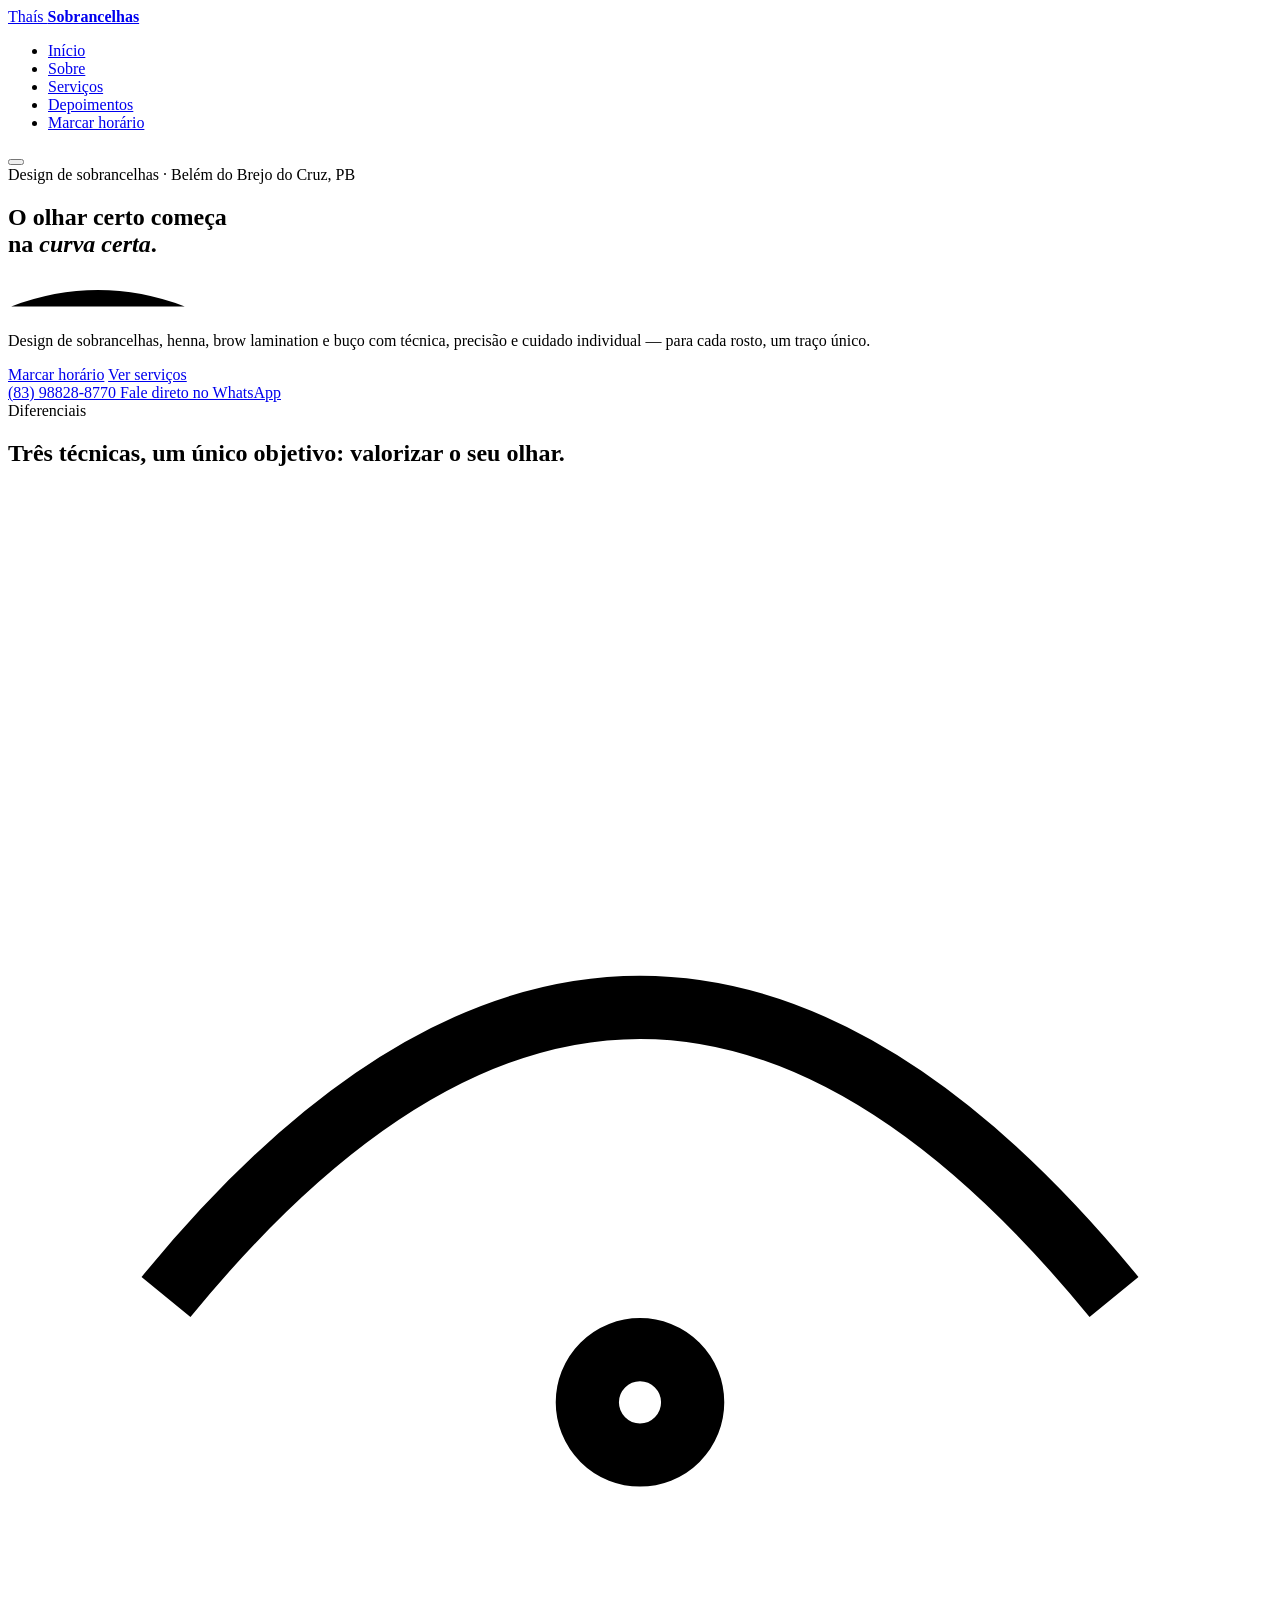
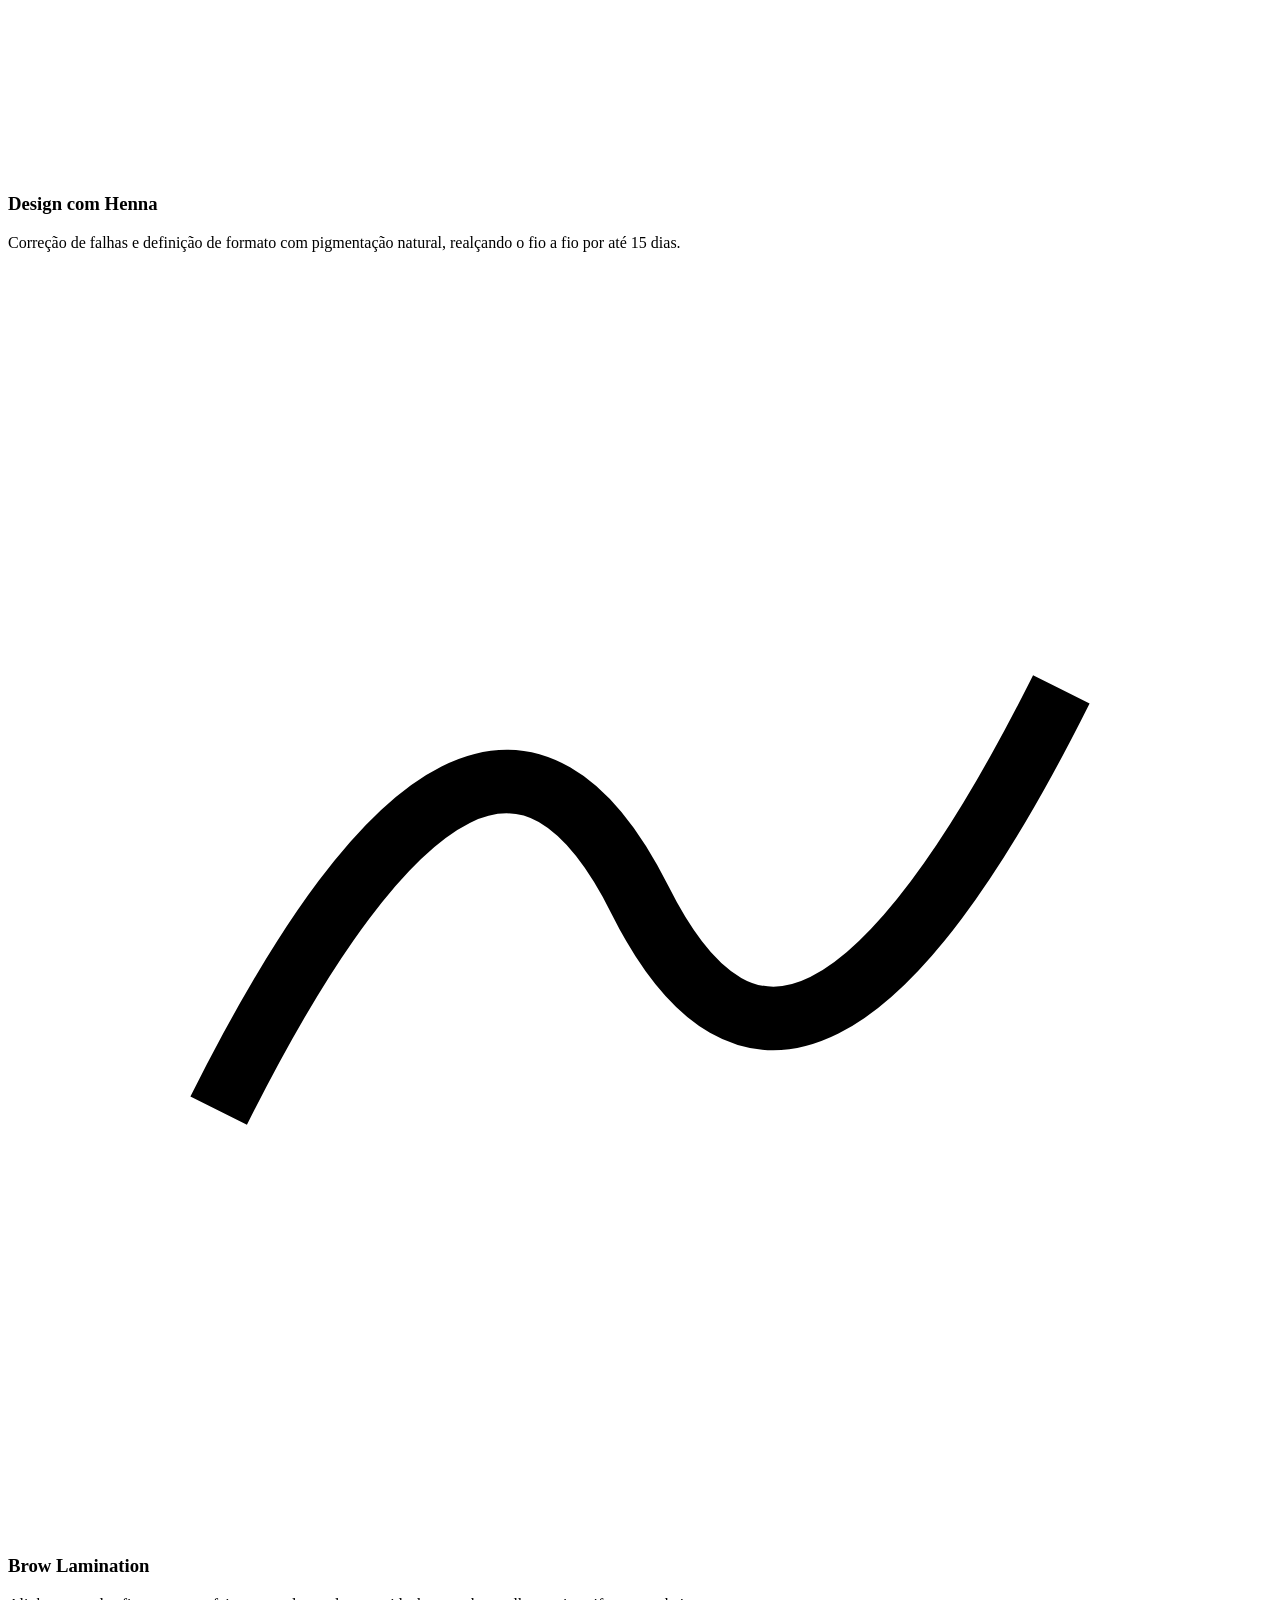
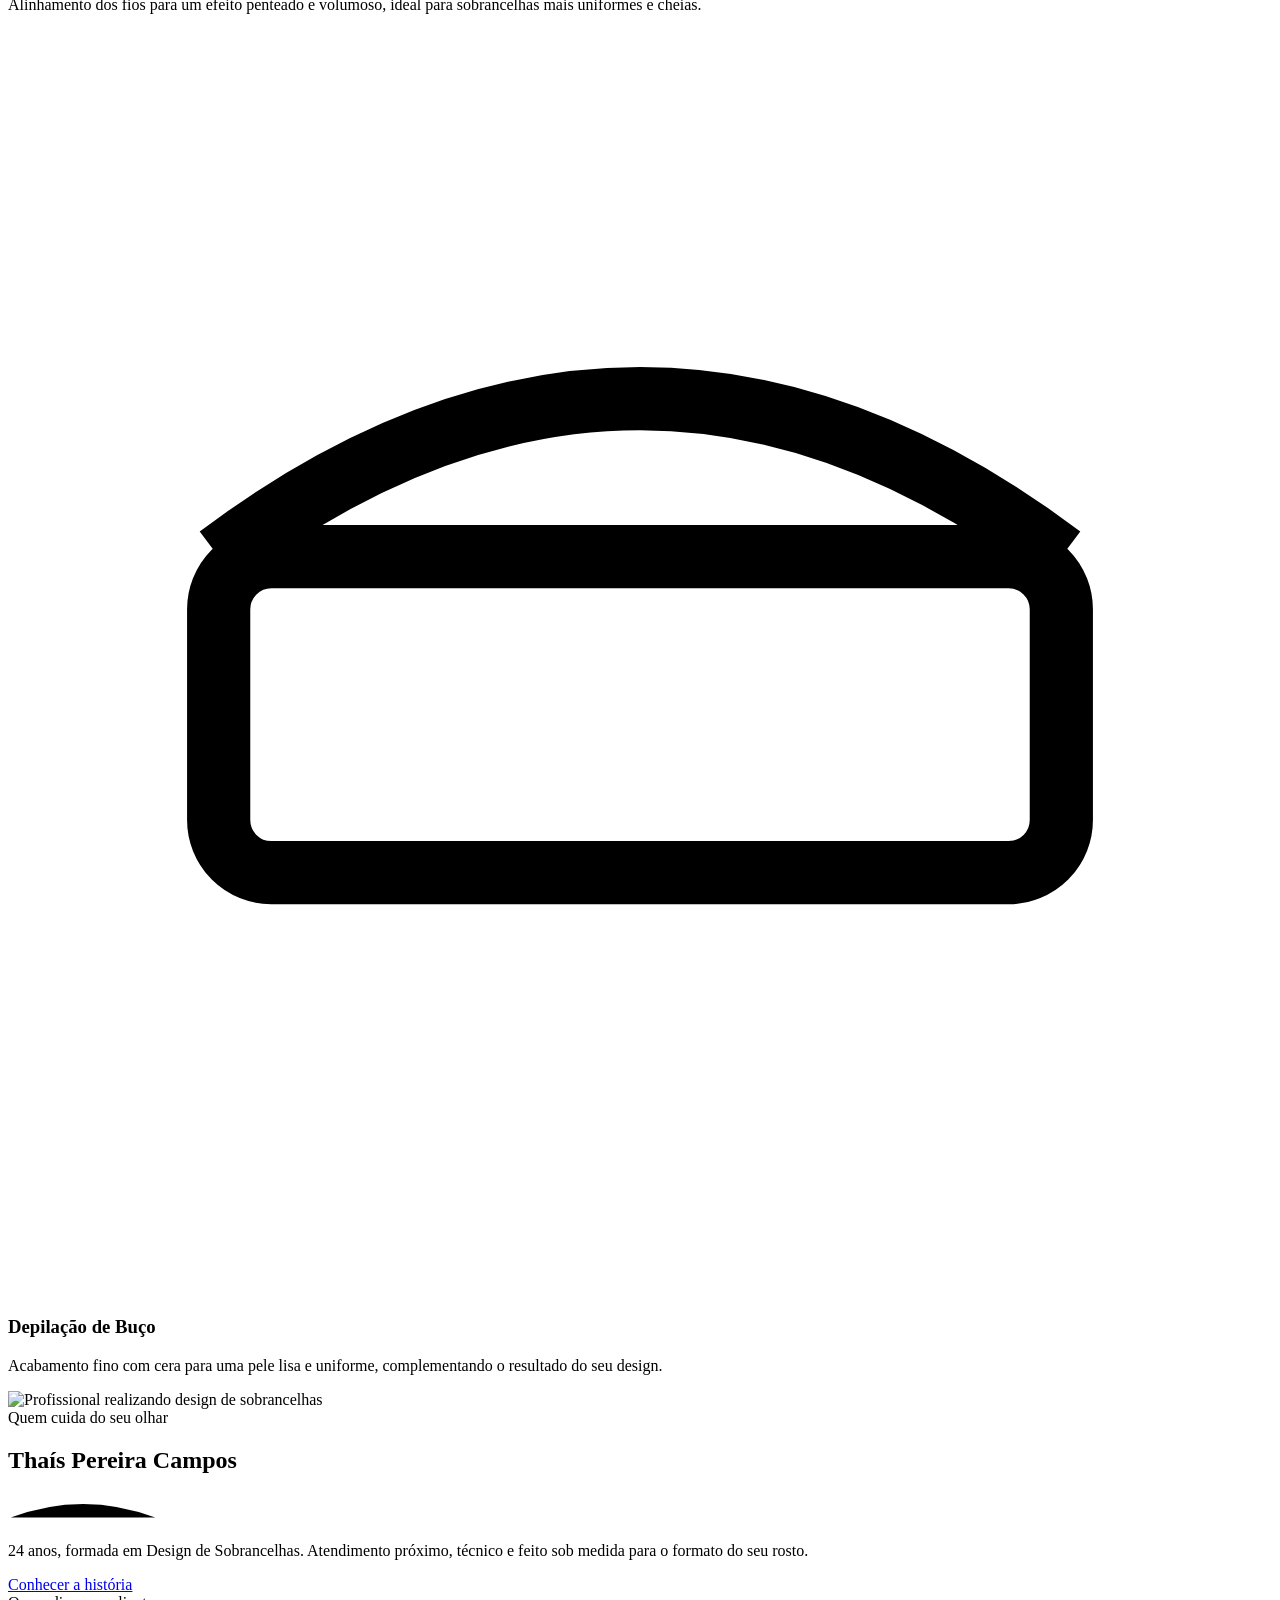
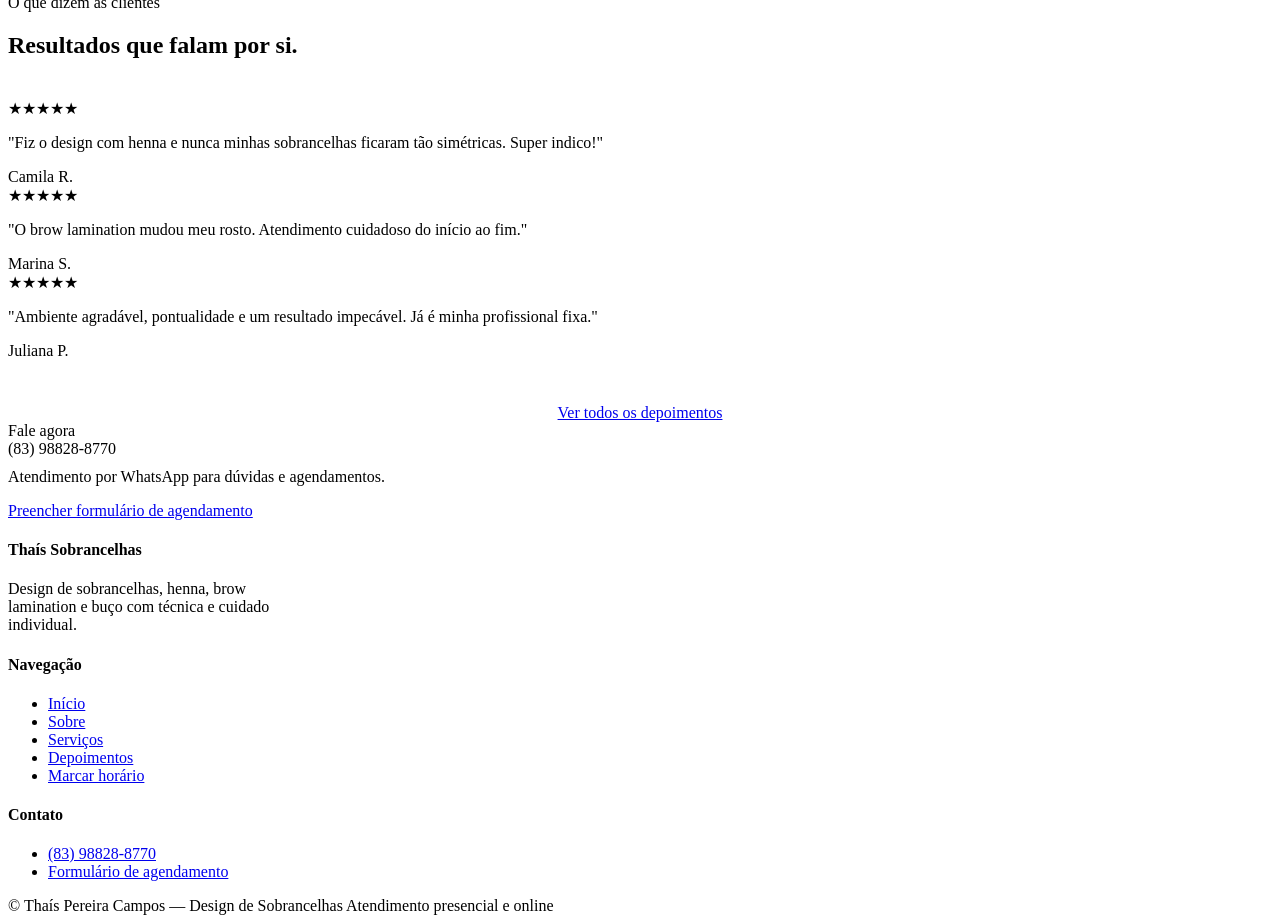
==== index.html @ 6cfa8b0a "Add files via upload" ====
<!DOCTYPE html>
<html lang="pt-BR">
<head>
<meta charset="UTF-8">
<meta name="viewport" content="width=device-width, initial-scale=1.0">
<title>Thaís Pereira Campos | Design de Sobrancelhas, Henna &amp; Brow Lamination</title>
<meta name="description" content="Design de sobrancelhas, henna, brow lamination e buço com Thaís Pereira Campos. Atendimento personalizado — marque seu horário online.">
<link rel="stylesheet" href="css/style.css">
</head>
<body>

<header class="site-header">
  <nav class="nav container">
    <a href="index.html" class="brand">Thaís <strong>Sobrancelhas</strong></a>
    <ul class="nav-links">
      <li><a href="index.html">Início</a></li>
      <li><a href="sobre.html">Sobre</a></li>
      <li><a href="servicos.html">Serviços</a></li>
      <li><a href="depoimentos.html">Depoimentos</a></li>
      <li><a href="agendamento.html" class="nav-cta">Marcar horário</a></li>
    </ul>
    <button class="nav-toggle" aria-label="Abrir menu">
      <span></span><span></span><span></span>
    </button>
  </nav>
</header>

<main>

  <!-- HERO -->
  <section class="hero">
    <div class="container hero-inner">
      <span class="kicker">Design de sobrancelhas · Belém do Brejo do Cruz, PB</span>
      <h1>O olhar certo começa<br>na <em>curva certa</em>.</h1>
      <svg class="arc" viewBox="0 0 220 40" width="180" height="34" aria-hidden="true">
        <path d="M4 34 Q 110 -6 216 34"/>
      </svg>
      <p class="lead">Design de sobrancelhas, henna, brow lamination e buço com técnica, precisão e cuidado individual — para cada rosto, um traço único.</p>
      <div class="hero-actions">
        <a href="agendamento.html" class="btn btn-primary">Marcar horário</a>
        <a href="servicos.html" class="btn btn-outline">Ver serviços</a>
      </div>
      <a class="hero-badge" href="https://wa.me/5583988288770" target="_blank" rel="noopener">
        <span class="num">(83) 98828-8770</span>
        <span class="lbl">Fale direto no WhatsApp</span>
      </a>
    </div>
  </section>

  <!-- DIFERENCIAIS -->
  <section>
    <div class="container">
      <span class="kicker">Diferenciais</span>
      <h2 style="max-width:640px;">Três técnicas, um único objetivo: valorizar o seu olhar.</h2>
    </div>
    <div class="grid-3" style="margin-top:40px;">
      <div class="feature">
        <svg class="icon" viewBox="0 0 24 24" fill="none" stroke="currentColor" stroke-width="1.2"><path d="M3 15 Q12 4 21 15"/><circle cx="12" cy="17" r="1"/></svg>
        <h3>Design com Henna</h3>
        <p>Correção de falhas e definição de formato com pigmentação natural, realçando o fio a fio por até 15 dias.</p>
      </div>
      <div class="feature">
        <svg class="icon" viewBox="0 0 24 24" fill="none" stroke="currentColor" stroke-width="1.2"><path d="M4 16 Q9 6 12 12 Q15 18 20 8"/></svg>
        <h3>Brow Lamination</h3>
        <p>Alinhamento dos fios para um efeito penteado e volumoso, ideal para sobrancelhas mais uniformes e cheias.</p>
      </div>
      <div class="feature">
        <svg class="icon" viewBox="0 0 24 24" fill="none" stroke="currentColor" stroke-width="1.2"><rect x="4" y="10" width="16" height="6" rx="1"/><path d="M4 10 Q12 4 20 10"/></svg>
        <h3>Depilação de Buço</h3>
        <p>Acabamento fino com cera para uma pele lisa e uniforme, complementando o resultado do seu design.</p>
      </div>
    </div>
  </section>

  <!-- SOBRE TEASER -->
  <section class="section-light">
    <div class="container split">
      <div class="img-frame">
        <img src="https://images.unsplash.com/photo-1595475884562-073c30d45670?q=80&w=800&auto=format&fit=crop" alt="Profissional realizando design de sobrancelhas">
      </div>
      <div>
        <span class="kicker">Quem cuida do seu olhar</span>
        <h2>Thaís Pereira Campos</h2>
        <svg class="arc" viewBox="0 0 220 40" width="150" height="28" aria-hidden="true"><path d="M4 34 Q 110 -6 216 34"/></svg>
        <p>24 anos, formada em Design de Sobrancelhas. Atendimento próximo, técnico e feito sob medida para o formato do seu rosto.</p>
        <a href="sobre.html" class="btn btn-outline">Conhecer a história</a>
      </div>
    </div>
  </section>

  <!-- DEPOIMENTOS TEASER -->
  <section>
    <div class="container">
      <span class="kicker">O que dizem as clientes</span>
      <h2>Resultados que falam por si.</h2>
      <div class="testi-grid" style="margin-top:40px;">
        <div class="testi">
          <div class="stars">★★★★★</div>
          <p>"Fiz o design com henna e nunca minhas sobrancelhas ficaram tão simétricas. Super indico!"</p>
          <div class="who">Camila R.</div>
        </div>
        <div class="testi">
          <div class="stars">★★★★★</div>
          <p>"O brow lamination mudou meu rosto. Atendimento cuidadoso do início ao fim."</p>
          <div class="who">Marina S.</div>
        </div>
        <div class="testi">
          <div class="stars">★★★★★</div>
          <p>"Ambiente agradável, pontualidade e um resultado impecável. Já é minha profissional fixa."</p>
          <div class="who">Juliana P.</div>
        </div>
      </div>
      <div style="text-align:center; margin-top:44px;">
        <a href="depoimentos.html" class="btn btn-outline">Ver todos os depoimentos</a>
      </div>
    </div>
  </section>

  <!-- CONTATO DIRETO -->
  <section class="contact-strip">
    <div class="container">
      <span class="kicker">Fale agora</span>
      <div class="phone-big">(83) 98828-8770</div>
      <p style="margin-top:10px;">Atendimento por WhatsApp para dúvidas e agendamentos.</p>
      <a href="agendamento.html" class="btn btn-primary" style="margin-top:16px;">Preencher formulário de agendamento</a>
    </div>
  </section>

</main>

<footer class="site-footer">
  <div class="container">
    <div class="footer-grid">
      <div>
        <h4>Thaís Sobrancelhas</h4>
        <p style="max-width:280px;">Design de sobrancelhas, henna, brow lamination e buço com técnica e cuidado individual.</p>
      </div>
      <div>
        <h4>Navegação</h4>
        <ul>
          <li><a href="index.html">Início</a></li>
          <li><a href="sobre.html">Sobre</a></li>
          <li><a href="servicos.html">Serviços</a></li>
          <li><a href="depoimentos.html">Depoimentos</a></li>
          <li><a href="agendamento.html">Marcar horário</a></li>
        </ul>
      </div>
      <div>
        <h4>Contato</h4>
        <ul>
          <li><a href="https://wa.me/5583988288770" target="_blank" rel="noopener">(83) 98828-8770</a></li>
          <li><a href="agendamento.html">Formulário de agendamento</a></li>
        </ul>
      </div>
    </div>
    <div class="footer-bottom">
      <span>© <span id="year"></span> Thaís Pereira Campos — Design de Sobrancelhas</span>
      <span>Atendimento presencial e online</span>
    </div>
  </div>
</footer>

<script src="js/script.js"></script>
</body>
</html>
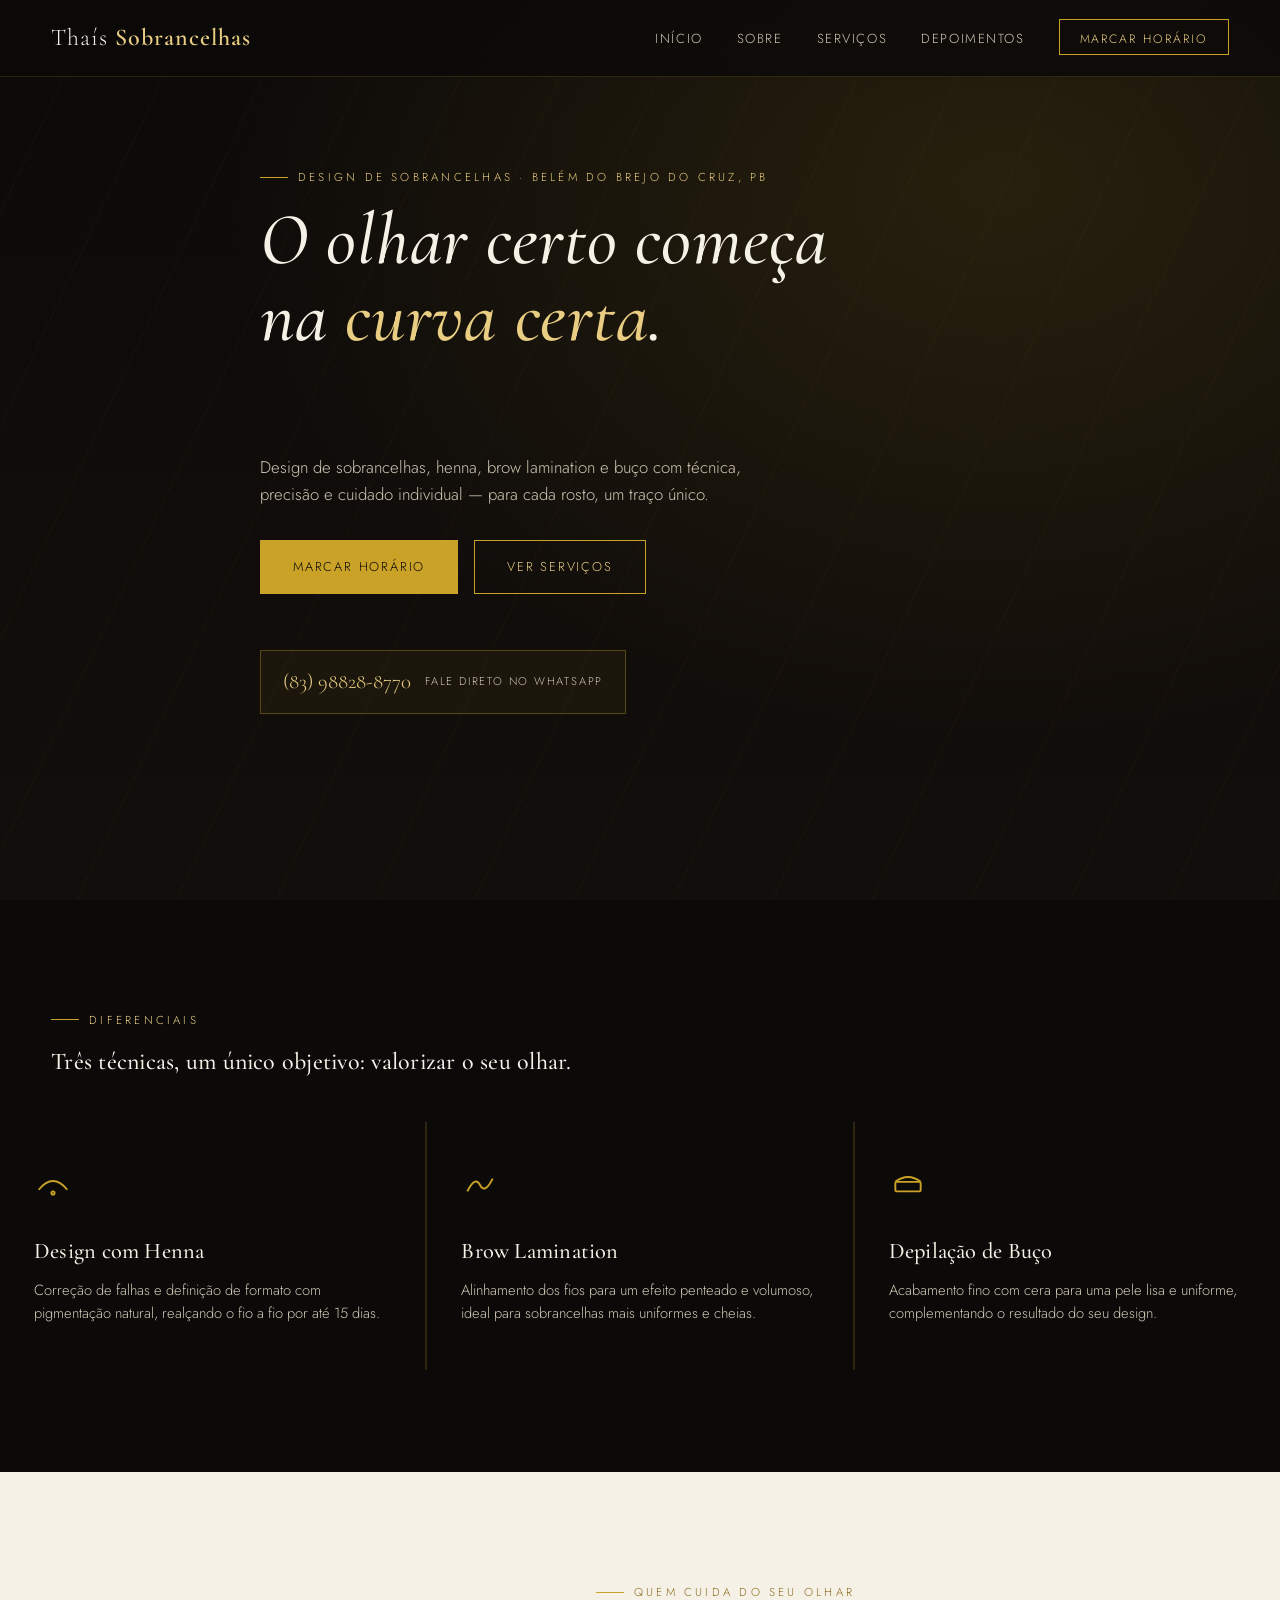
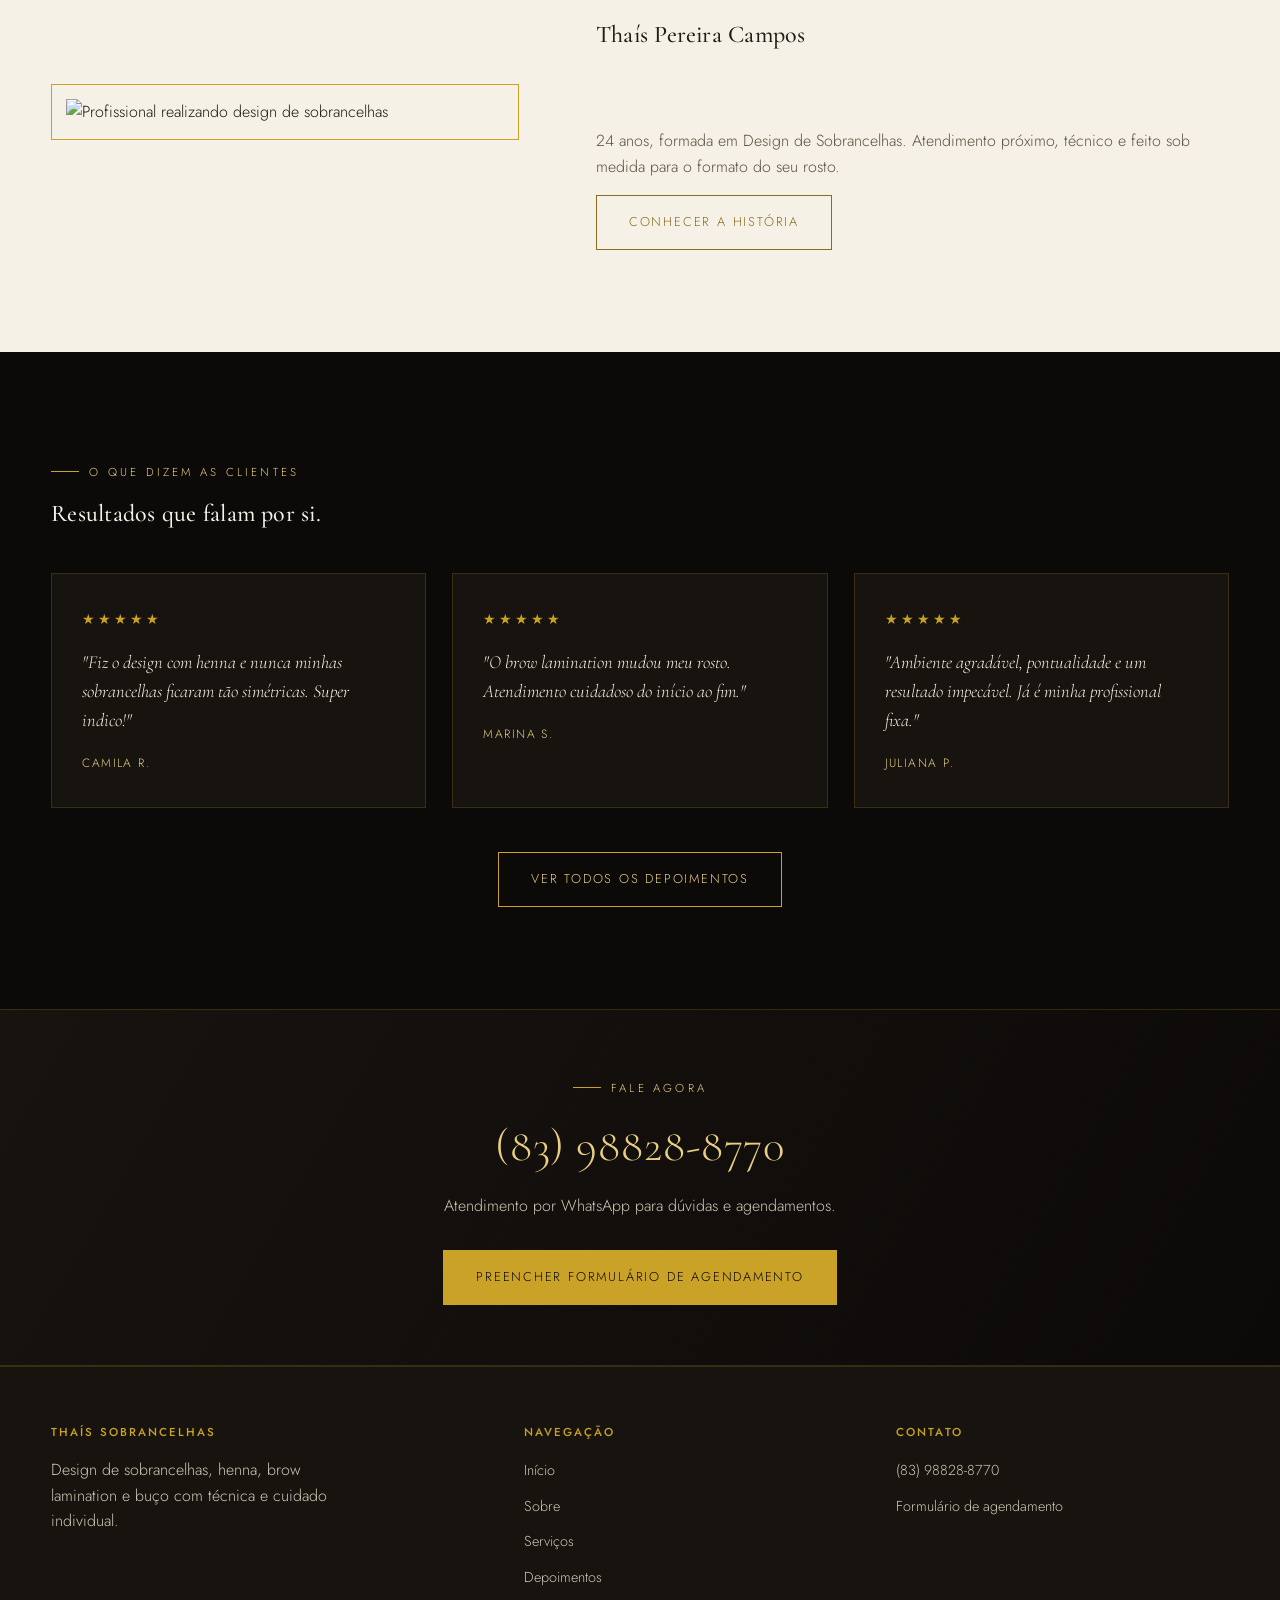
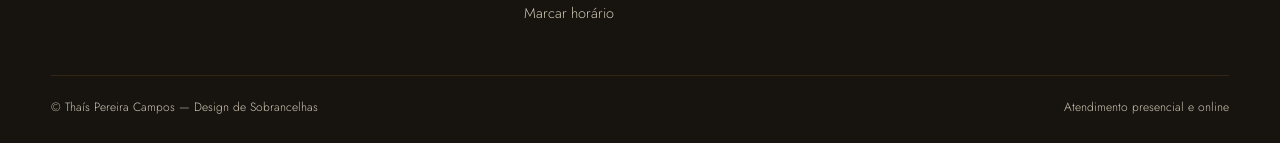
==== commit 0a425a44: "Fix stylesheet link in index.html" ====
--- a/index.html
+++ b/index.html
@@ -5,7 +5,7 @@
 <meta name="viewport" content="width=device-width, initial-scale=1.0">
 <title>Thaís Pereira Campos | Design de Sobrancelhas, Henna &amp; Brow Lamination</title>
 <meta name="description" content="Design de sobrancelhas, henna, brow lamination e buço com Thaís Pereira Campos. Atendimento personalizado — marque seu horário online.">
-<link rel="stylesheet" href="css/style.css">
+<link rel="stylesheet" href="style.css">
 </head>
 <body>
 
--- a/style.css
+++ b/style.css
@@ -0,0 +1,445 @@
+/* =========================================================
+   THAÍS PEREIRA CAMPOS — Design de Sobrancelhas
+   Sistema de design: Preto & Dourado, arco como assinatura
+   ========================================================= */
+
+@import url('https://fonts.googleapis.com/css2?family=Cormorant+Garamond:ital,wght@0,400;0,500;0,600;1,400&family=Jost:wght@300;400;500;600&display=swap');
+
+:root{
+  --black:        #0c0a09;
+  --black-2:      #17130f;
+  --black-3:      #1f1a14;
+  --gold:         #c9a227;
+  --gold-light:   #e8cd82;
+  --gold-deep:    #8a6c1f;
+  --ivory:        #f6f1e6;
+  --ivory-dim:    #cfc7b4;
+  --text-dark:    #211c15;
+
+  --font-display: 'Cormorant Garamond', serif;
+  --font-body:    'Jost', sans-serif;
+
+  --container: 1180px;
+  --radius: 2px;
+  --ease: cubic-bezier(.22,.61,.36,1);
+}
+
+*,*::before,*::after{ box-sizing:border-box; }
+html{ scroll-behavior:smooth; }
+body{
+  margin:0;
+  background:var(--black);
+  color:var(--ivory);
+  font-family:var(--font-body);
+  font-weight:300;
+  line-height:1.6;
+  -webkit-font-smoothing:antialiased;
+}
+img{ max-width:100%; display:block; }
+a{ color:inherit; text-decoration:none; }
+h1,h2,h3,h4{
+  font-family:var(--font-display);
+  font-weight:500;
+  margin:0 0 .5em;
+  letter-spacing:.01em;
+  color:var(--ivory);
+}
+p{ margin:0 0 1em; color:var(--ivory-dim); }
+.container{
+  width:92%;
+  max-width:var(--container);
+  margin:0 auto;
+}
+section{ padding:clamp(56px,8vw,120px) 0; }
+.section-light{ background:var(--ivory); color:var(--text-dark); }
+.section-light p{ color:#5c5340; }
+.section-light h1,.section-light h2,.section-light h3,.section-light h4{ color:var(--text-dark); }
+
+/* ---------- Eyebrow label (texto pequeno acima dos títulos) ---------- */
+.kicker{
+  display:inline-flex;
+  align-items:center;
+  gap:10px;
+  font-family:var(--font-body);
+  font-size:.72rem;
+  letter-spacing:.28em;
+  text-transform:uppercase;
+  color:var(--gold-light);
+  margin-bottom:14px;
+}
+.kicker::before{
+  content:"";
+  width:28px; height:1px;
+  background:var(--gold);
+  display:inline-block;
+}
+.section-light .kicker{ color:var(--gold-deep); }
+
+/* ---------- Assinatura: Arco dourado (o traço do design de sobrancelha) ---------- */
+.arc{
+  display:block;
+  margin:18px 0 28px;
+  overflow:visible;
+}
+.arc path{
+  fill:none;
+  stroke:var(--gold);
+  stroke-width:2;
+  stroke-linecap:round;
+  stroke-dasharray:260;
+  stroke-dashoffset:260;
+  transition:stroke-dashoffset 1.4s var(--ease);
+}
+.arc.in-view path{ stroke-dashoffset:0; }
+.arc.center{ margin-left:auto; margin-right:auto; }
+
+/* ---------- Header / Navegação ---------- */
+.site-header{
+  position:fixed; top:0; left:0; right:0;
+  z-index:100;
+  background:rgba(12,10,9,.86);
+  backdrop-filter:blur(10px);
+  border-bottom:1px solid rgba(201,162,39,.18);
+}
+.nav{
+  display:flex; align-items:center; justify-content:space-between;
+  height:76px;
+}
+.brand{
+  font-family:var(--font-display);
+  font-size:1.5rem;
+  letter-spacing:.04em;
+  color:var(--ivory);
+}
+.brand strong{ color:var(--gold-light); font-weight:600; }
+.nav-links{
+  display:flex; align-items:center; gap:34px;
+  list-style:none; margin:0; padding:0;
+}
+.nav-links a{
+  font-size:.82rem;
+  letter-spacing:.12em;
+  text-transform:uppercase;
+  color:var(--ivory-dim);
+  position:relative;
+  padding-bottom:6px;
+  transition:color .3s;
+}
+.nav-links a::after{
+  content:"";
+  position:absolute; left:0; bottom:0;
+  width:0; height:1px; background:var(--gold);
+  transition:width .3s var(--ease);
+}
+.nav-links a:hover, .nav-links a.active{ color:var(--gold-light); }
+.nav-links a:hover::after, .nav-links a.active::after{ width:100%; }
+
+.nav-cta{
+  border:1px solid var(--gold);
+  color:var(--gold-light) !important;
+  padding:10px 20px;
+  font-size:.76rem !important;
+  letter-spacing:.16em !important;
+}
+.nav-cta::after{ display:none; }
+.nav-cta:hover{ background:var(--gold); color:var(--black) !important; }
+
+.nav-toggle{
+  display:none;
+  flex-direction:column; gap:5px;
+  background:none; border:none; cursor:pointer;
+  padding:8px;
+}
+.nav-toggle span{
+  width:24px; height:1px; background:var(--gold-light);
+  transition:all .3s;
+}
+
+@media(max-width:860px){
+  .nav-toggle{ display:flex; }
+  .nav-links{
+    position:fixed; top:76px; left:0; right:0;
+    flex-direction:column; align-items:flex-start;
+    background:var(--black-2);
+    padding:30px 6%;
+    gap:22px;
+    transform:translateY(-8px);
+    opacity:0;
+    pointer-events:none;
+    transition:all .3s var(--ease);
+    border-bottom:1px solid rgba(201,162,39,.18);
+  }
+  .nav-links.open{
+    transform:translateY(0);
+    opacity:1;
+    pointer-events:auto;
+  }
+}
+
+/* ---------- Botões ---------- */
+.btn{
+  display:inline-flex; align-items:center; gap:10px;
+  font-family:var(--font-body);
+  font-size:.8rem;
+  letter-spacing:.14em;
+  text-transform:uppercase;
+  padding:16px 32px;
+  border:1px solid var(--gold);
+  cursor:pointer;
+  transition:all .35s var(--ease);
+  background:transparent;
+}
+.btn-primary{ background:var(--gold); color:var(--black); }
+.btn-primary:hover{ background:var(--gold-light); border-color:var(--gold-light); transform:translateY(-2px); }
+.btn-outline{ color:var(--gold-light); }
+.btn-outline:hover{ background:var(--gold); color:var(--black); transform:translateY(-2px); }
+.section-light .btn-outline{ color:var(--gold-deep); border-color:var(--gold-deep); }
+.section-light .btn-outline:hover{ background:var(--gold-deep); color:var(--ivory); }
+
+.btn-whats{
+  border-color:var(--gold-light);
+}
+.btn-whats svg{ width:16px; height:16px; fill:currentColor; }
+
+/* ---------- Hero ---------- */
+.hero{
+  min-height:100svh;
+  display:flex; align-items:center;
+  position:relative;
+  padding-top:76px;
+  background:
+    radial-gradient(ellipse at 78% 20%, rgba(201,162,39,.14), transparent 55%),
+    linear-gradient(180deg,#0c0a09 0%, #120e0b 100%);
+  overflow:hidden;
+}
+.hero::after{
+  content:"";
+  position:absolute; inset:0;
+  background-image:repeating-linear-gradient(115deg, rgba(201,162,39,.035) 0px, rgba(201,162,39,.035) 1px, transparent 1px, transparent 90px);
+  pointer-events:none;
+}
+.hero-inner{ position:relative; z-index:2; max-width:760px; }
+.hero h1{
+  font-size:clamp(2.6rem, 6vw, 4.6rem);
+  line-height:1.05;
+  font-style:italic;
+}
+.hero h1 em{ color:var(--gold-light); font-style:italic; }
+.hero .lead{
+  font-size:1.05rem;
+  max-width:520px;
+  color:var(--ivory-dim);
+}
+.hero-actions{
+  display:flex; flex-wrap:wrap; gap:16px; margin-top:32px;
+}
+.hero-badge{
+  margin-top:56px;
+  display:inline-flex; align-items:center; gap:14px;
+  padding:14px 22px;
+  border:1px solid rgba(201,162,39,.35);
+  background:rgba(201,162,39,.06);
+}
+.hero-badge .num{ font-family:var(--font-display); font-size:1.3rem; color:var(--gold-light); }
+.hero-badge .lbl{ font-size:.7rem; letter-spacing:.16em; text-transform:uppercase; color:var(--ivory-dim); }
+
+/* ---------- Grades de diferenciais / serviços ---------- */
+.grid-3{
+  display:grid;
+  grid-template-columns:repeat(3,1fr);
+  gap:2px;
+  background:rgba(201,162,39,.18);
+}
+@media(max-width:820px){ .grid-3{ grid-template-columns:1fr; } }
+.feature{
+  background:var(--black);
+  padding:44px 34px;
+  transition:background .3s;
+}
+.feature:hover{ background:var(--black-3); }
+.feature .icon{ width:38px; height:38px; margin-bottom:22px; color:var(--gold); }
+.feature h3{ font-size:1.4rem; margin-bottom:10px; }
+.feature p{ font-size:.92rem; margin-bottom:0; }
+
+/* ---------- Sobre teaser / bio layout ---------- */
+.split{
+  display:grid;
+  grid-template-columns:.85fr 1.15fr;
+  gap:clamp(30px,6vw,90px);
+  align-items:center;
+}
+@media(max-width:860px){ .split{ grid-template-columns:1fr; } }
+.split.reverse .img-frame{ order:2; }
+.img-frame{
+  position:relative;
+  border:1px solid var(--gold);
+  padding:14px;
+}
+.img-frame img{ width:100%; height:auto; filter:grayscale(.15) contrast(1.03); }
+.img-frame::before{
+  content:"";
+  position:absolute; top:-14px; left:-14px; right:14px; bottom:14px;
+  border:1px solid var(--gold-deep);
+  z-index:-1;
+}
+
+/* ---------- Depoimentos ---------- */
+.testi-grid{
+  display:grid;
+  grid-template-columns:repeat(3,1fr);
+  gap:26px;
+}
+@media(max-width:900px){ .testi-grid{ grid-template-columns:1fr; } }
+.testi{
+  background:var(--black-2);
+  border:1px solid rgba(201,162,39,.2);
+  padding:34px 30px;
+}
+.testi .stars{ color:var(--gold); letter-spacing:3px; font-size:.9rem; margin-bottom:16px; }
+.testi p{ font-style:italic; font-family:var(--font-display); font-size:1.15rem; color:var(--ivory); }
+.testi .who{ font-size:.75rem; letter-spacing:.12em; text-transform:uppercase; color:var(--gold-light); margin-top:16px; }
+
+/* ---------- Serviços (página) ---------- */
+.service-row{
+  display:grid;
+  grid-template-columns:.9fr 1.1fr;
+  gap:clamp(24px,5vw,70px);
+  align-items:center;
+  padding:56px 0;
+  border-bottom:1px solid rgba(201,162,39,.16);
+}
+.service-row:last-child{ border-bottom:none; }
+@media(max-width:820px){ .service-row{ grid-template-columns:1fr; } }
+.service-row .tag{
+  font-size:.72rem; letter-spacing:.2em; text-transform:uppercase; color:var(--gold);
+}
+.service-row h3{ font-size:2rem; margin:10px 0 16px; }
+.price{
+  display:inline-block;
+  margin-top:8px;
+  font-family:var(--font-display);
+  font-size:1.3rem;
+  color:var(--gold-light);
+}
+.service-list{ list-style:none; padding:0; margin:18px 0 0; }
+.service-list li{
+  padding:8px 0 8px 22px;
+  position:relative;
+  font-size:.92rem;
+  color:var(--ivory-dim);
+  border-top:1px solid rgba(201,162,39,.1);
+}
+.service-list li:first-child{ border-top:none; }
+.service-list li::before{
+  content:"—"; position:absolute; left:0; color:var(--gold);
+}
+
+/* ---------- Formulário de agendamento ---------- */
+.form-wrap{
+  max-width:680px;
+  margin:0 auto;
+  background:var(--black-2);
+  border:1px solid rgba(201,162,39,.25);
+  padding:clamp(28px,5vw,54px);
+}
+.field{ margin-bottom:22px; }
+.field label{
+  display:block;
+  font-size:.75rem;
+  letter-spacing:.14em;
+  text-transform:uppercase;
+  color:var(--gold-light);
+  margin-bottom:8px;
+}
+.field input, .field select, .field textarea{
+  width:100%;
+  background:var(--black);
+  border:1px solid rgba(201,162,39,.35);
+  color:var(--ivory);
+  font-family:var(--font-body);
+  font-size:.95rem;
+  padding:13px 14px;
+  border-radius:var(--radius);
+}
+.field input:focus, .field select:focus, .field textarea:focus{
+  outline:2px solid var(--gold);
+  outline-offset:1px;
+  border-color:var(--gold);
+}
+.field textarea{ resize:vertical; min-height:100px; }
+.row-2{ display:grid; grid-template-columns:1fr 1fr; gap:20px; }
+@media(max-width:560px){ .row-2{ grid-template-columns:1fr; } }
+.form-note{
+  font-size:.8rem; color:var(--ivory-dim); margin-top:18px;
+}
+.form-msg{
+  margin-top:20px; padding:14px 16px;
+  border:1px solid var(--gold);
+  font-size:.85rem;
+  display:none;
+}
+.form-msg.show{ display:block; }
+
+/* ---------- Contato direto (faixa) ---------- */
+.contact-strip{
+  background:linear-gradient(120deg, var(--black-2), var(--black));
+  border-top:1px solid rgba(201,162,39,.2);
+  border-bottom:1px solid rgba(201,162,39,.2);
+  text-align:center;
+  padding:60px 0;
+}
+.contact-strip .phone-big{
+  font-family:var(--font-display);
+  font-size:clamp(1.8rem,4vw,2.8rem);
+  color:var(--gold-light);
+  letter-spacing:.02em;
+}
+
+/* ---------- Footer ---------- */
+.site-footer{
+  background:var(--black-2);
+  padding:56px 0 26px;
+  border-top:1px solid rgba(201,162,39,.18);
+}
+.footer-grid{
+  display:grid;
+  grid-template-columns:1.3fr 1fr 1fr;
+  gap:40px;
+  margin-bottom:40px;
+}
+@media(max-width:700px){ .footer-grid{ grid-template-columns:1fr; } }
+.footer-grid h4{
+  font-size:.72rem; letter-spacing:.18em; text-transform:uppercase;
+  color:var(--gold); margin-bottom:16px; font-family:var(--font-body);
+}
+.footer-grid ul{ list-style:none; padding:0; margin:0; }
+.footer-grid li{ margin-bottom:10px; }
+.footer-grid a{ color:var(--ivory-dim); font-size:.9rem; }
+.footer-grid a:hover{ color:var(--gold-light); }
+.footer-bottom{
+  border-top:1px solid rgba(201,162,39,.15);
+  padding-top:22px;
+  font-size:.75rem;
+  color:var(--ivory-dim);
+  display:flex; justify-content:space-between; flex-wrap:wrap; gap:10px;
+}
+
+/* ---------- Page hero (páginas internas) ---------- */
+.page-hero{
+  padding:150px 0 60px;
+  background:radial-gradient(ellipse at 20% 0%, rgba(201,162,39,.12), transparent 60%);
+  text-align:left;
+}
+.page-hero h1{ font-size:clamp(2.2rem,5vw,3.4rem); font-style:italic; }
+
+/* reduced motion */
+@media (prefers-reduced-motion: reduce){
+  html{ scroll-behavior:auto; }
+  .arc path{ transition:none; stroke-dashoffset:0; }
+}
+
+/* focus visibility */
+a:focus-visible, button:focus-visible, input:focus-visible, select:focus-visible, textarea:focus-visible{
+  outline:2px solid var(--gold-light);
+  outline-offset:3px;
+}
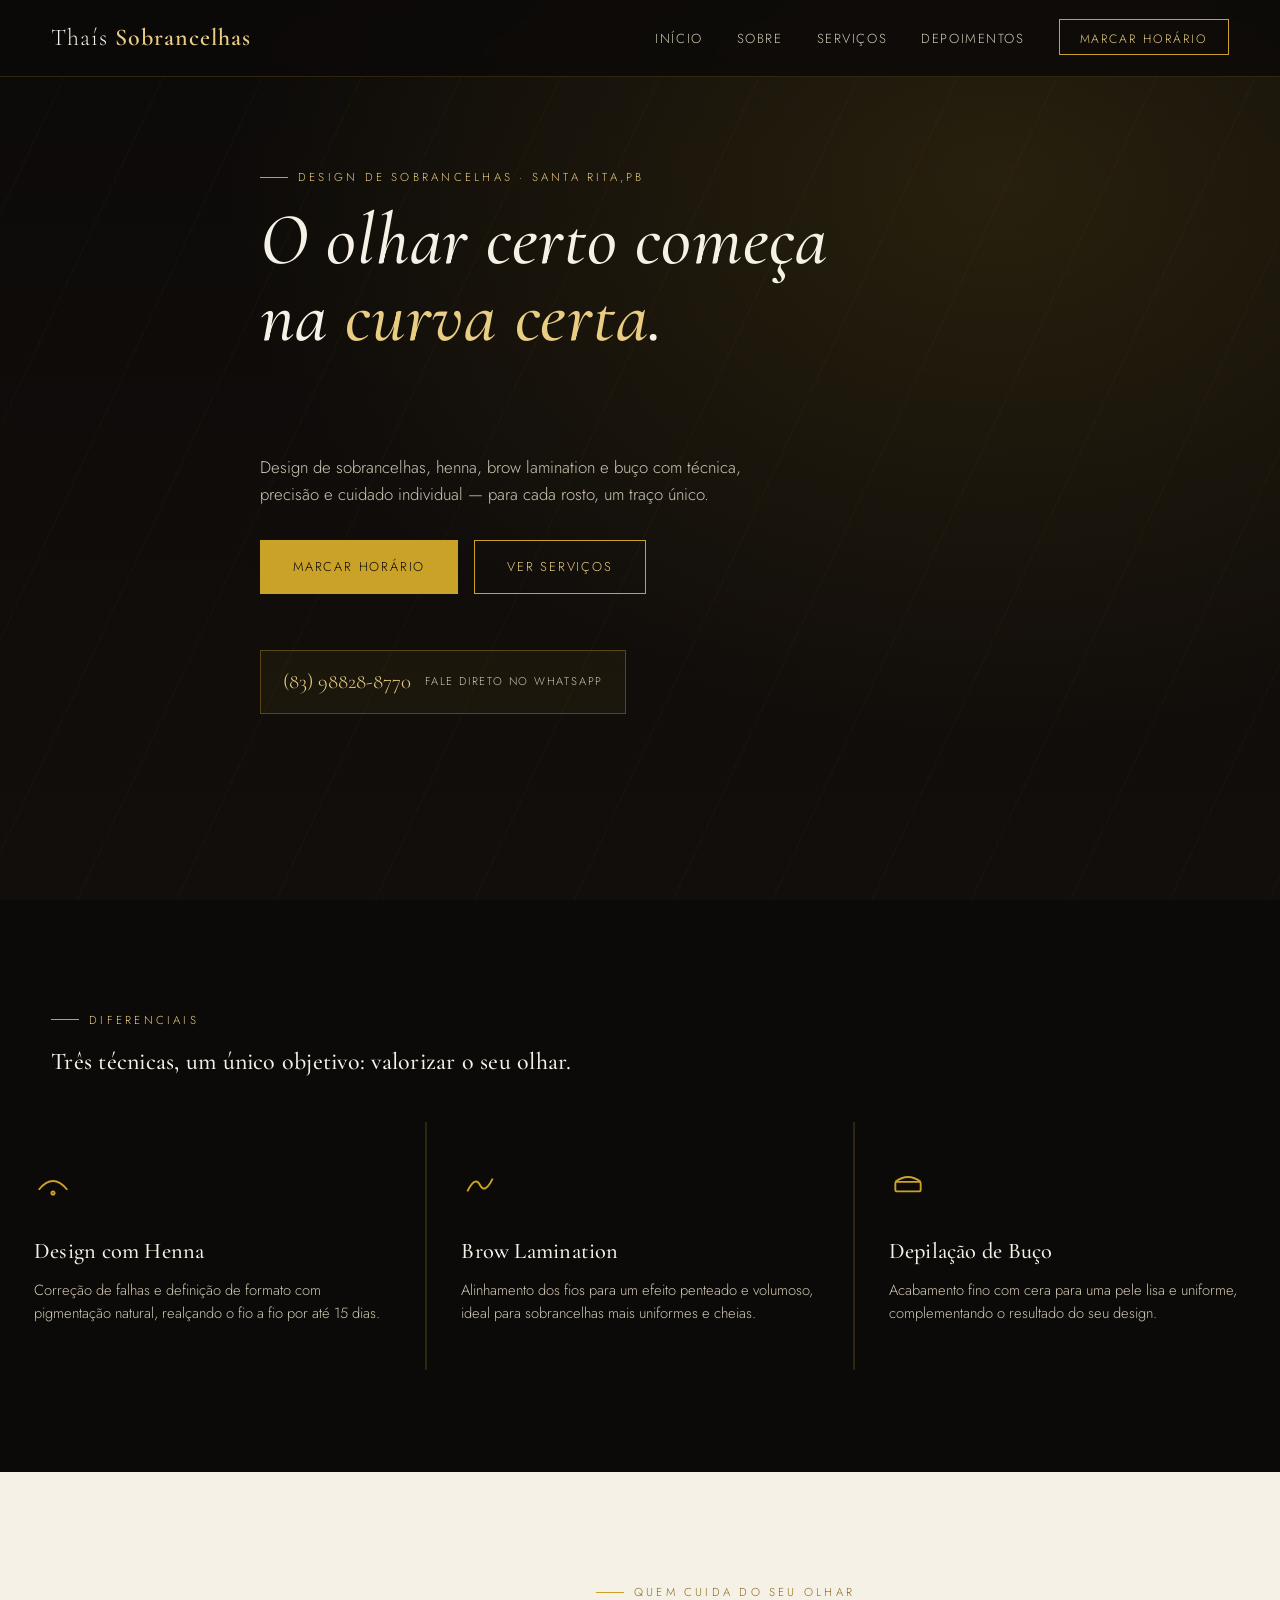
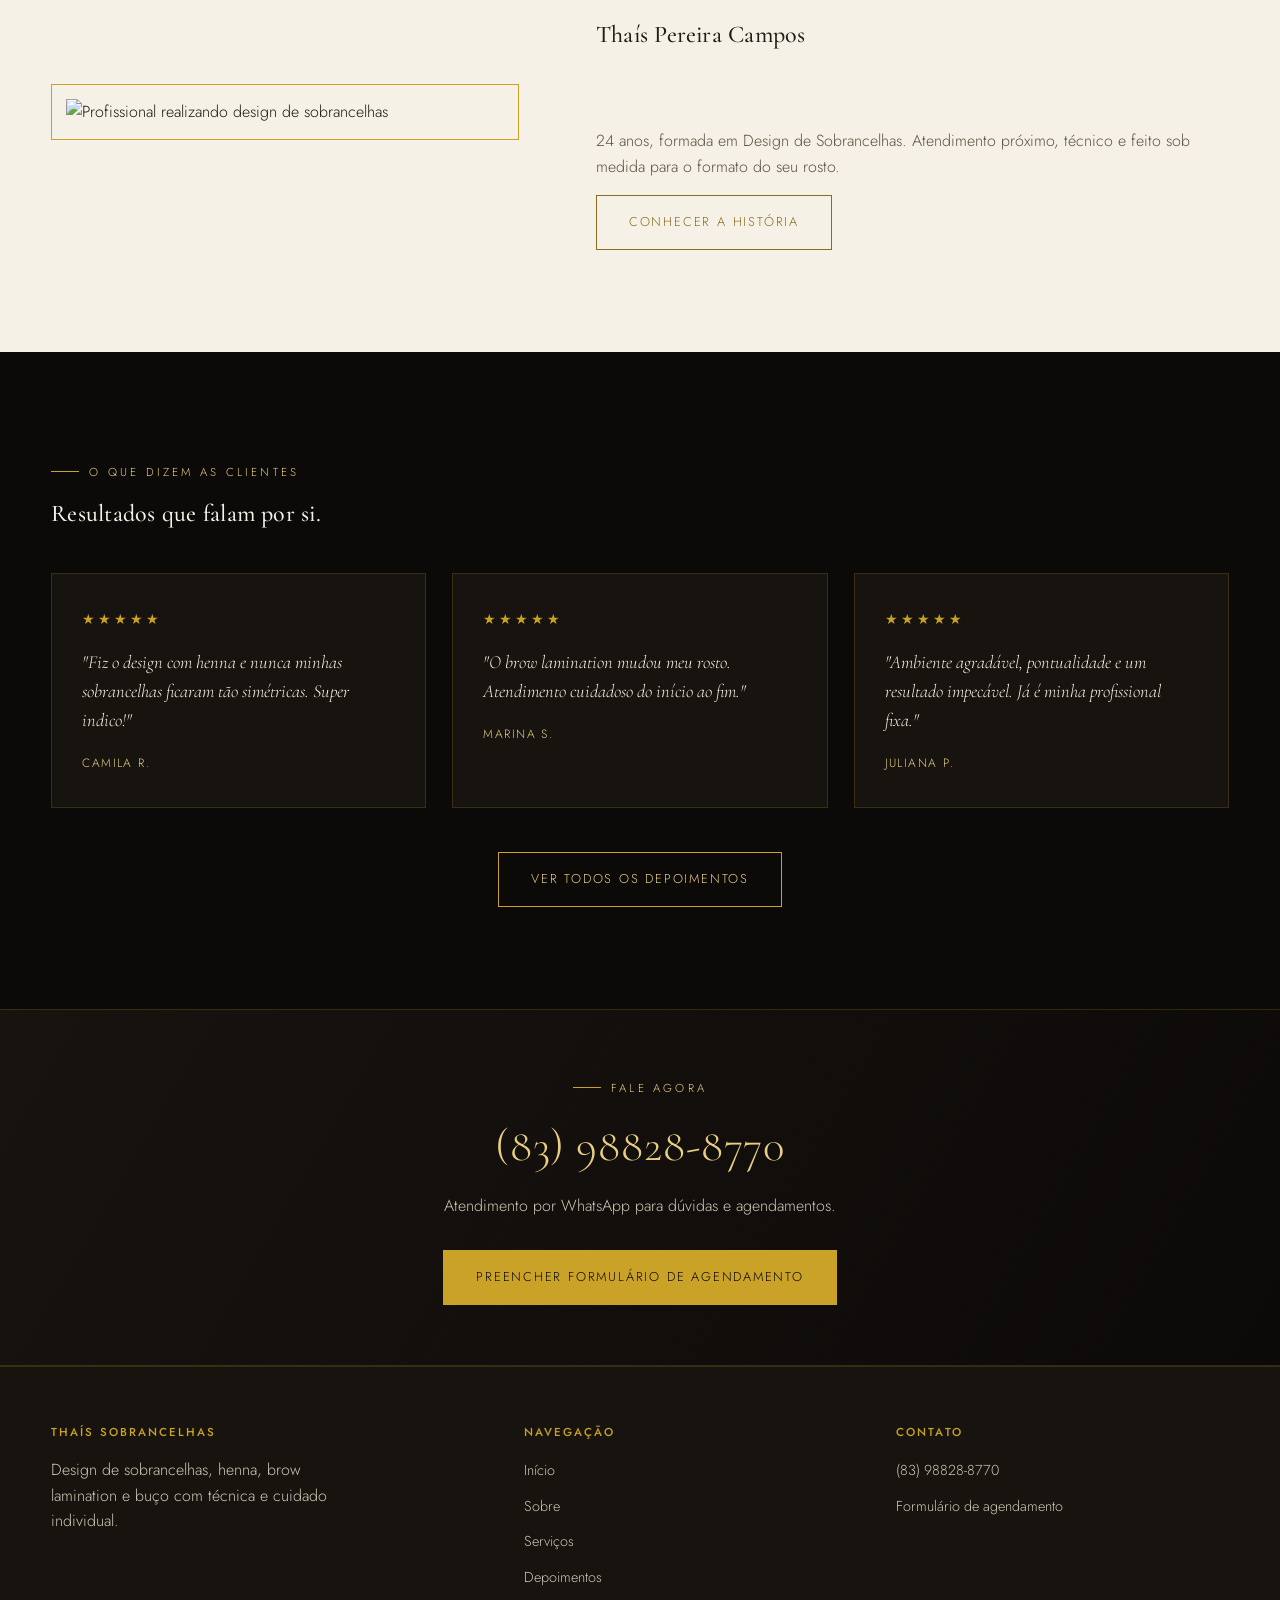
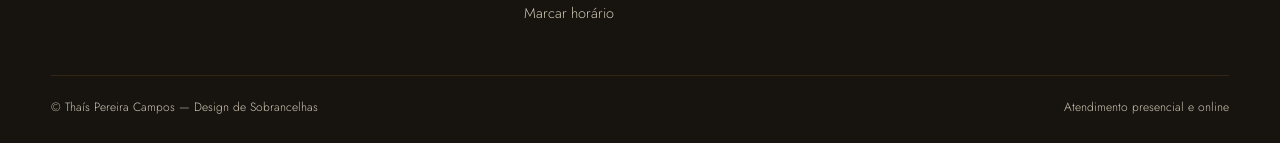
==== commit f62ed734: "Update location in hero section kicker text" ====
--- a/index.html
+++ b/index.html
@@ -30,7 +30,7 @@
   <!-- HERO -->
   <section class="hero">
     <div class="container hero-inner">
-      <span class="kicker">Design de sobrancelhas · Belém do Brejo do Cruz, PB</span>
+      <span class="kicker">Design de sobrancelhas · Santa Rita,PB</span>
       <h1>O olhar certo começa<br>na <em>curva certa</em>.</h1>
       <svg class="arc" viewBox="0 0 220 40" width="180" height="34" aria-hidden="true">
         <path d="M4 34 Q 110 -6 216 34"/>
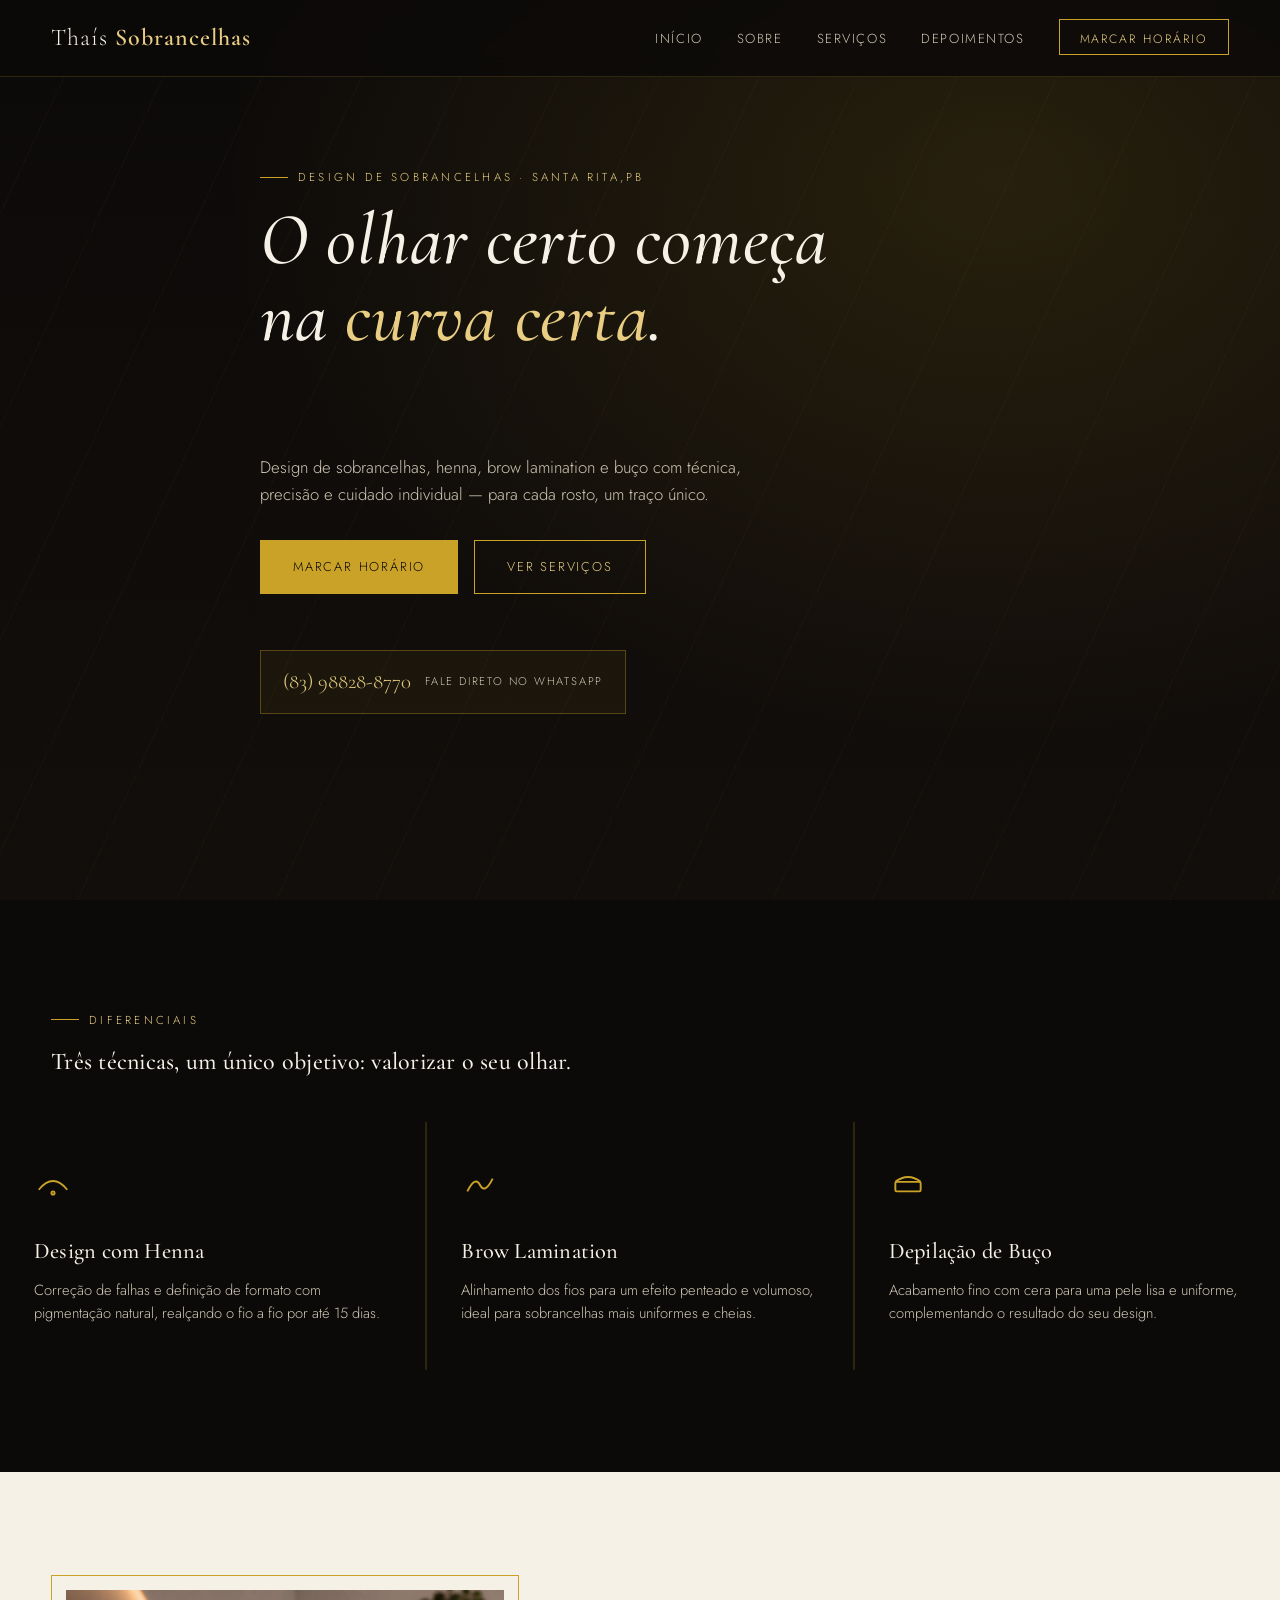
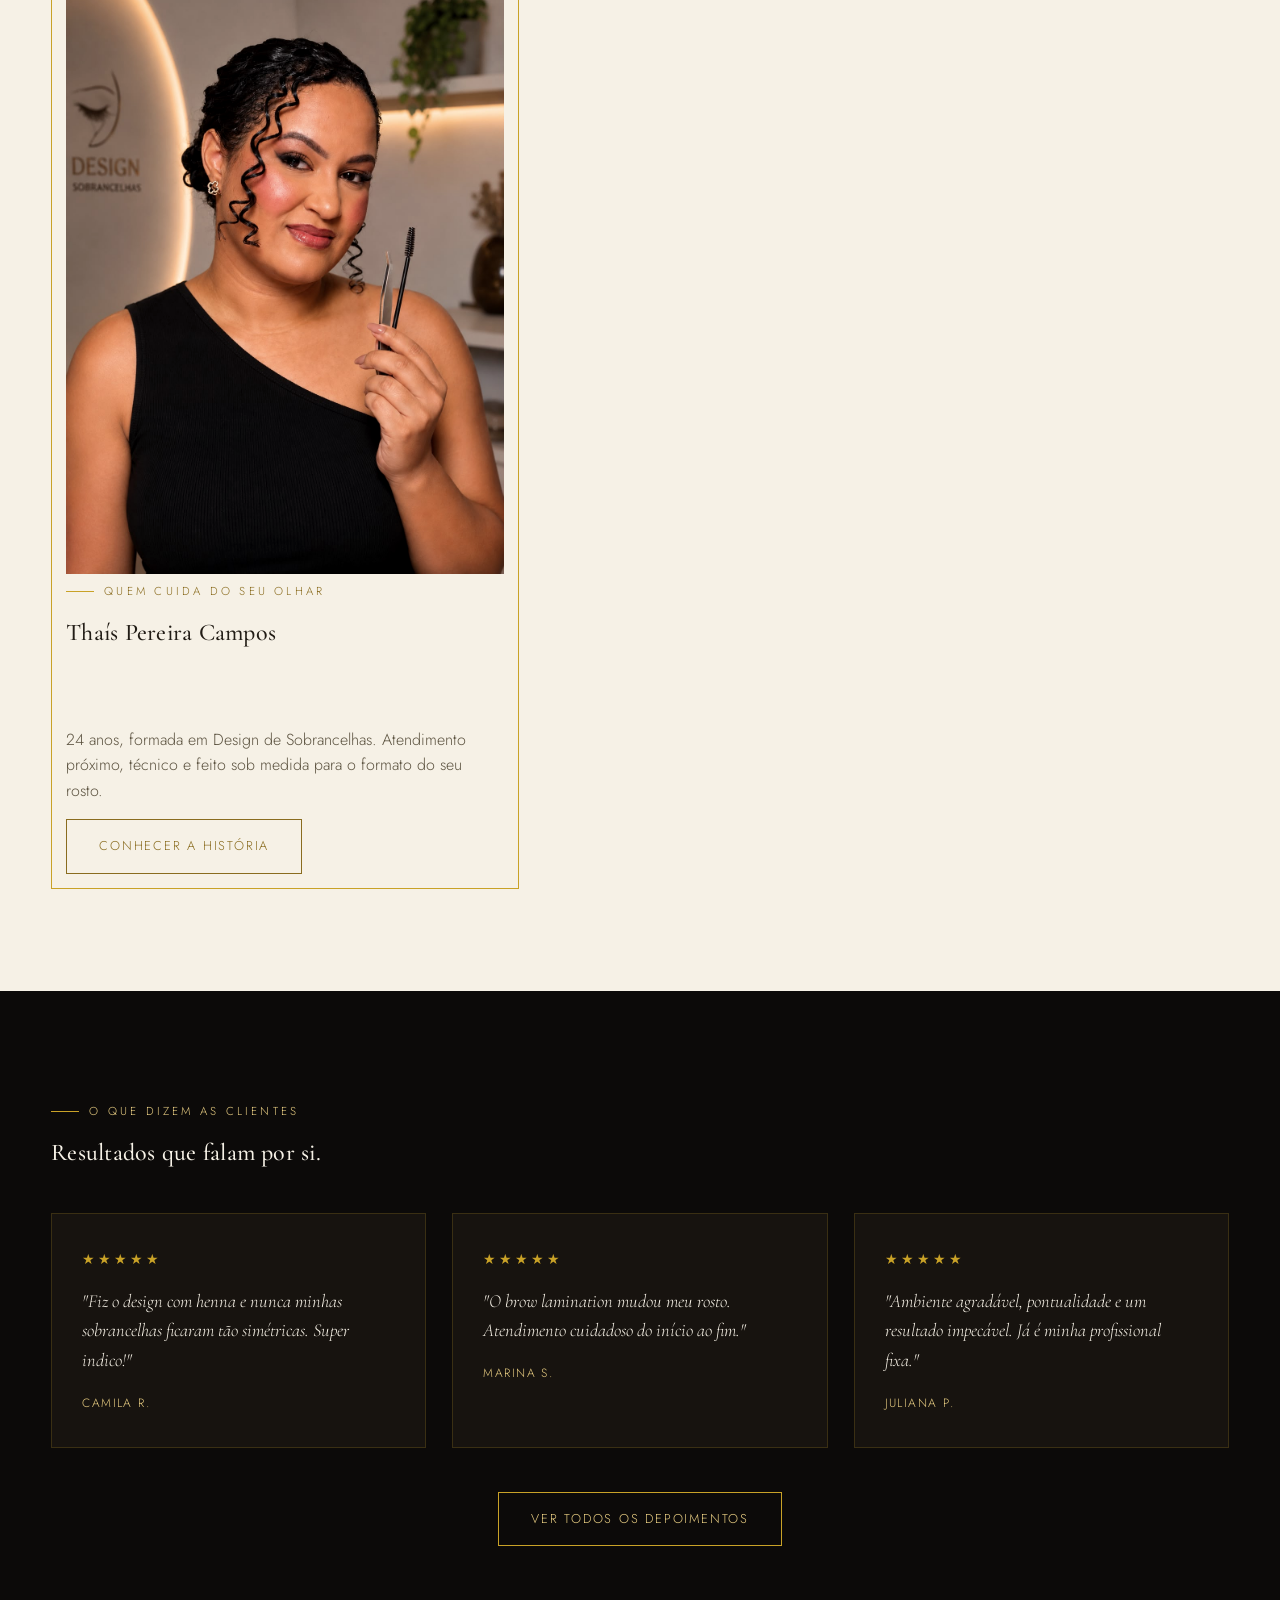
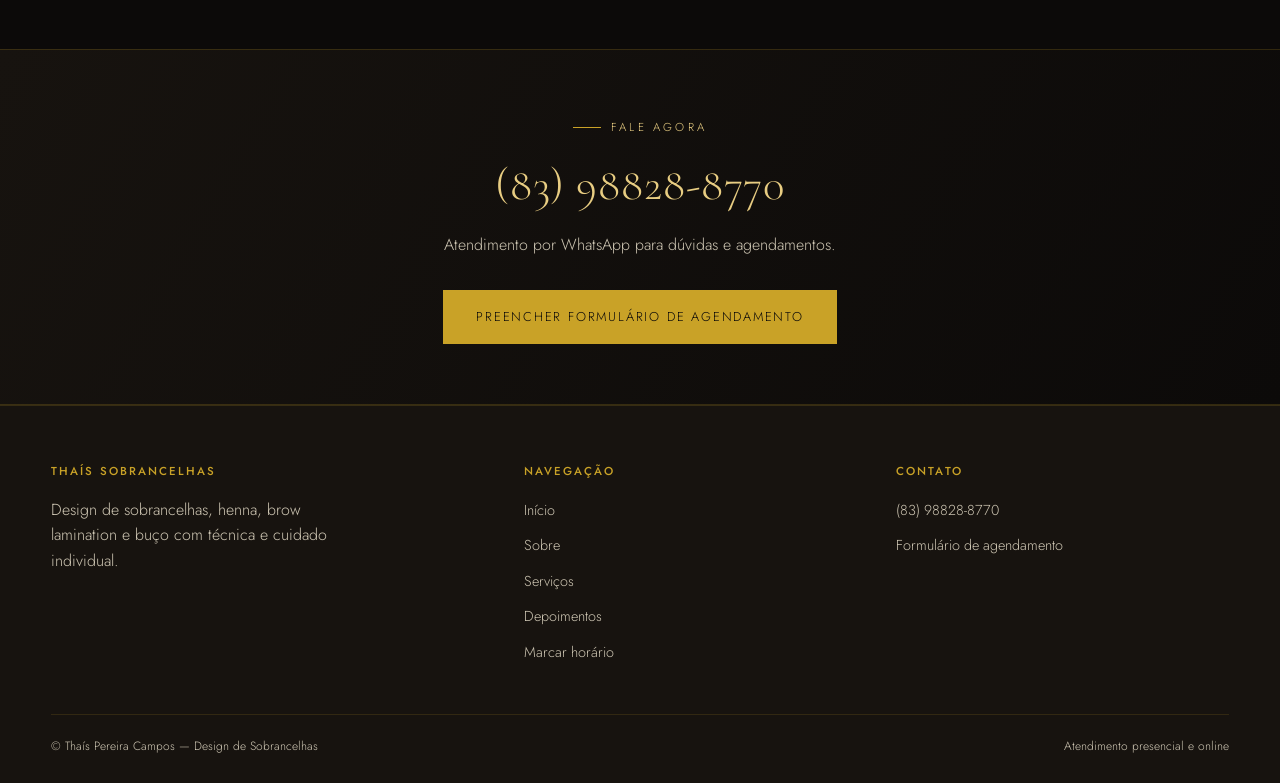
==== commit 9845ffd2: "Update index.html" ====
--- a/index.html
+++ b/index.html
@@ -76,8 +76,7 @@
   <section class="section-light">
     <div class="container split">
       <div class="img-frame">
-        <img src="https://images.unsplash.com/photo-1595475884562-073c30d45670?q=80&w=800&auto=format&fit=crop" alt="Profissional realizando design de sobrancelhas">
-      </div>
+        <img src="WhatsApp%20Image%202026-07-30%20at%2013.52.56.jpeg" alt="Thais Pereira Campos">
       <div>
         <span class="kicker">Quem cuida do seu olhar</span>
         <h2>Thaís Pereira Campos</h2>
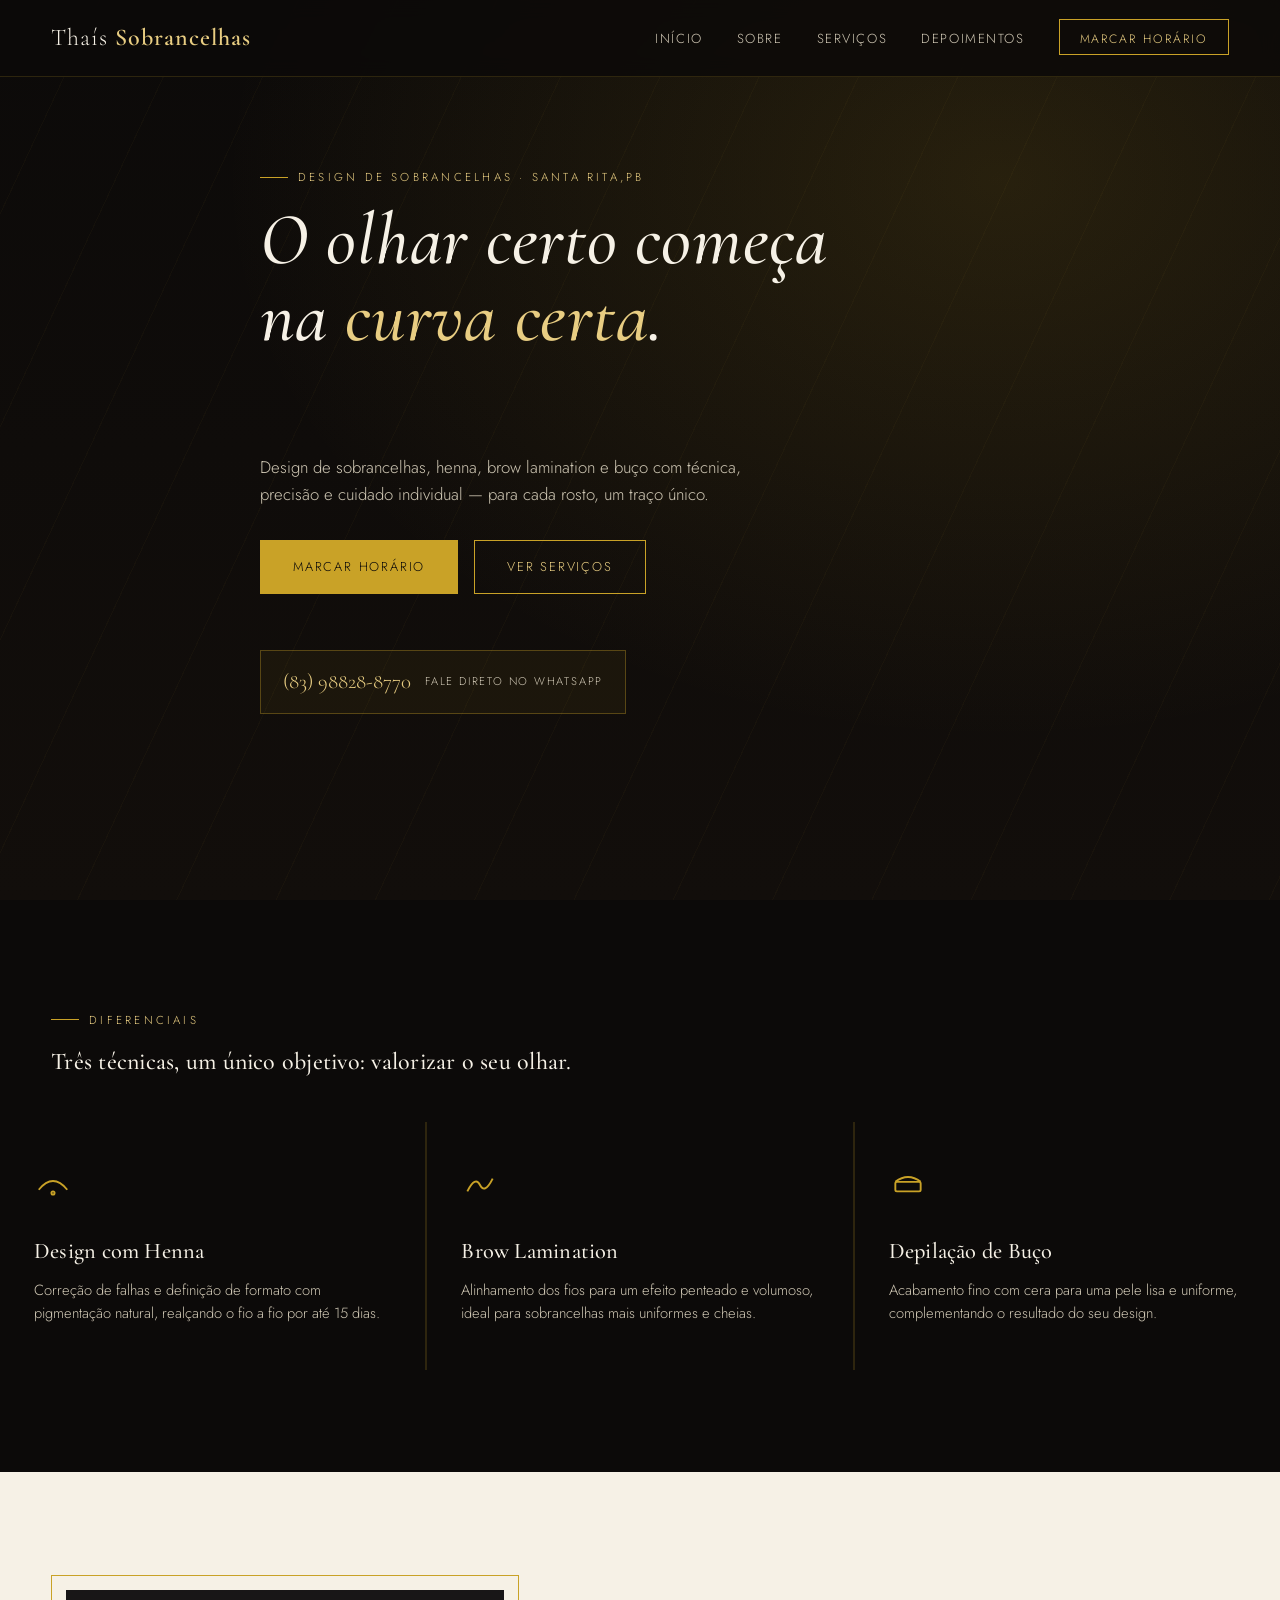
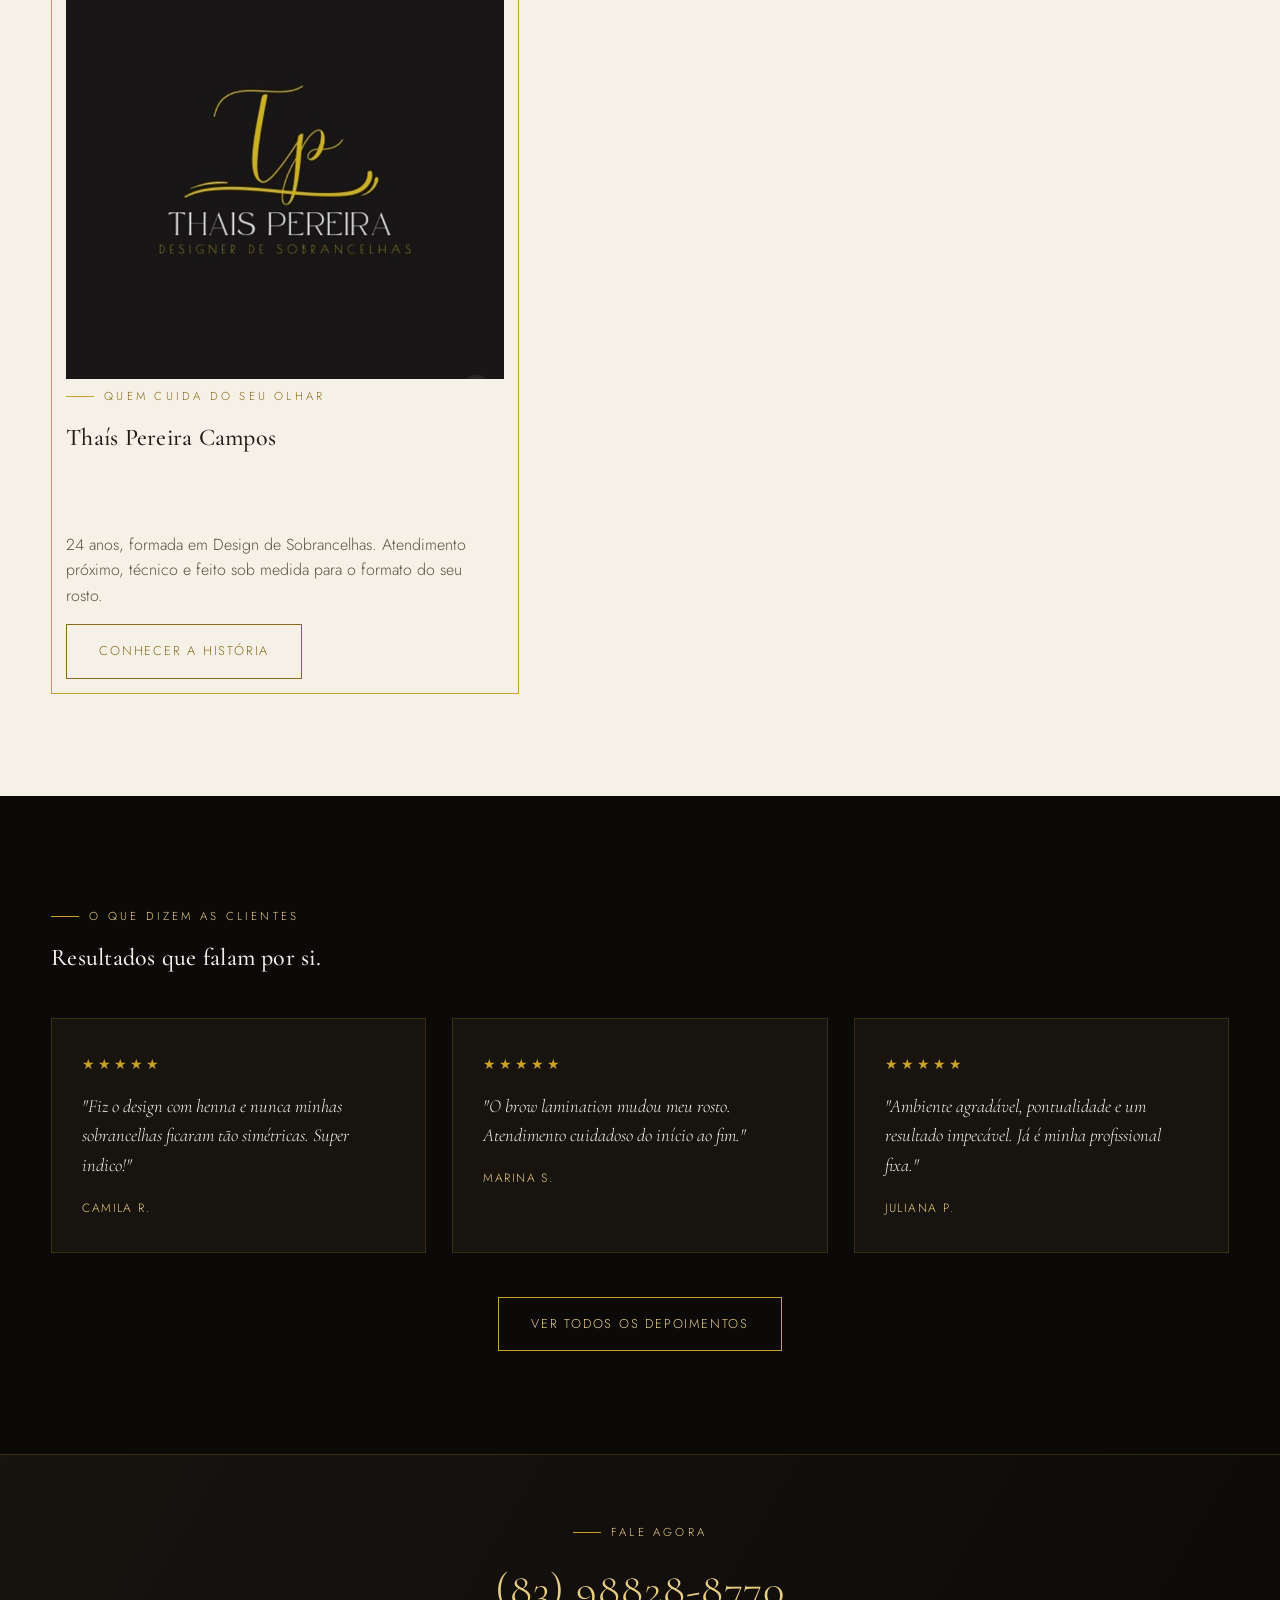
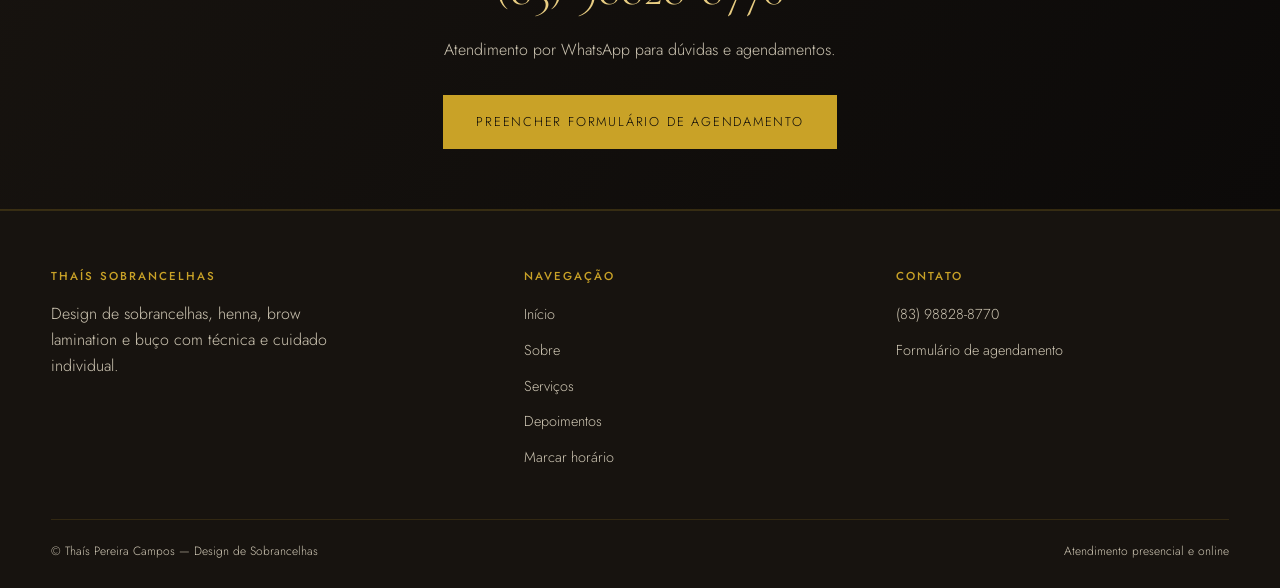
==== commit 8ac784b7: "Update image source and alt text in index.html" ====
--- a/index.html
+++ b/index.html
@@ -76,7 +76,7 @@
   <section class="section-light">
     <div class="container split">
       <div class="img-frame">
-        <img src="WhatsApp%20Image%202026-07-30%20at%2013.52.56.jpeg" alt="Thais Pereira Campos">
+        <img src="WhatsApp%20Image%202026-07-30%20at%2013.28.54.jpeg" alt="Thais Pereira - Designer de Sobrancelhas">
       <div>
         <span class="kicker">Quem cuida do seu olhar</span>
         <h2>Thaís Pereira Campos</h2>
